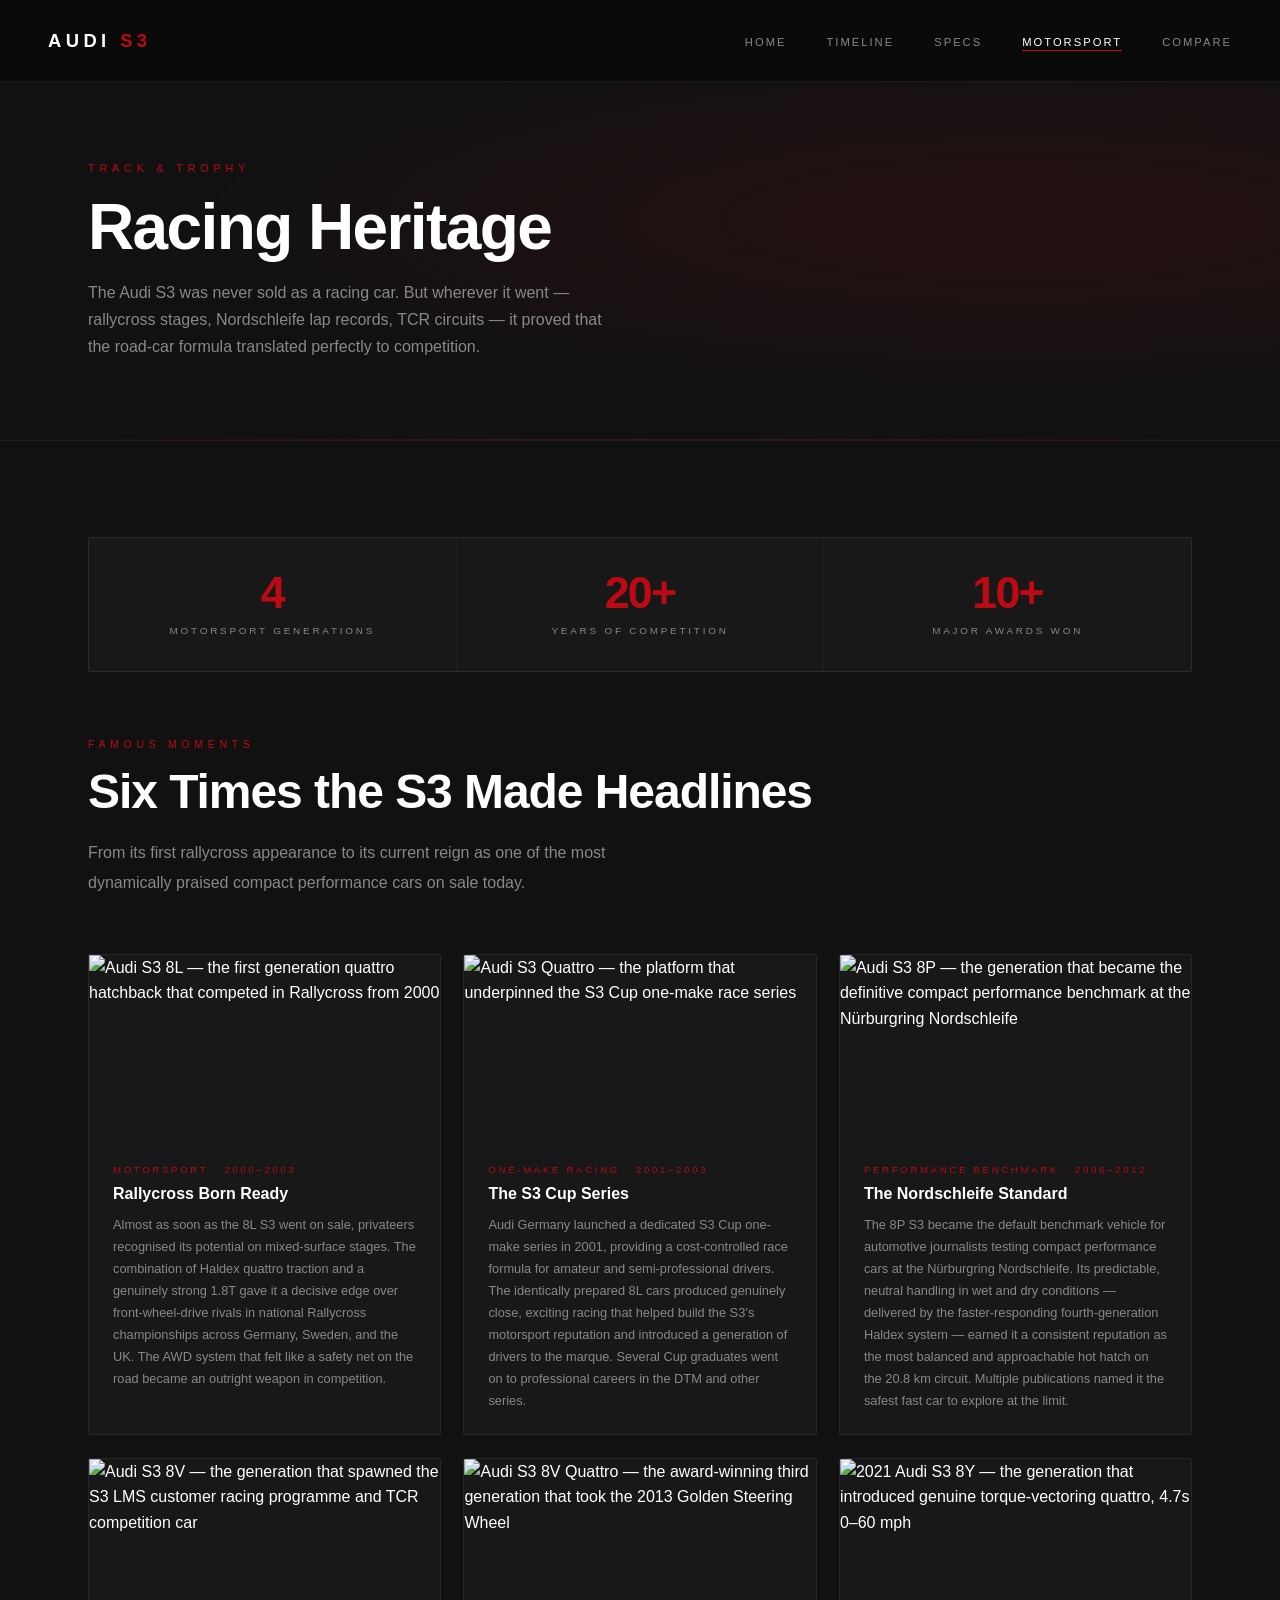
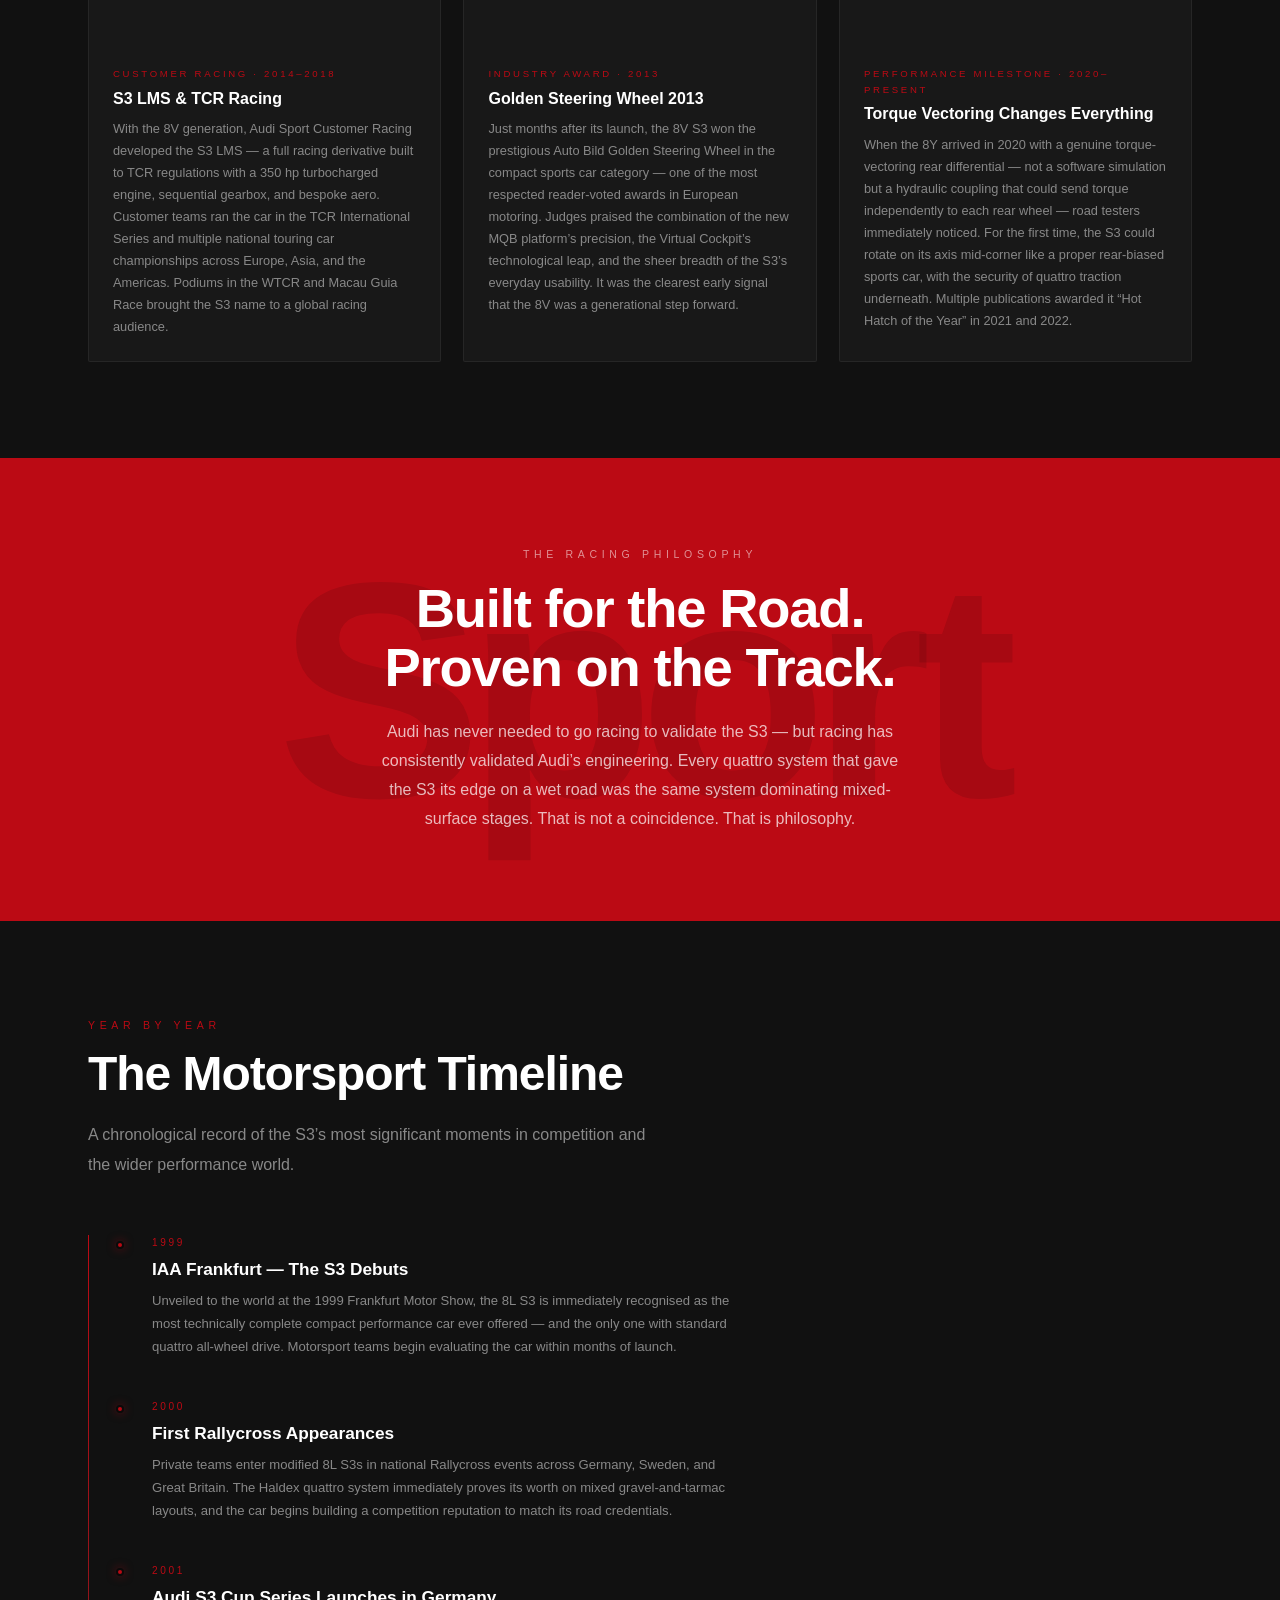
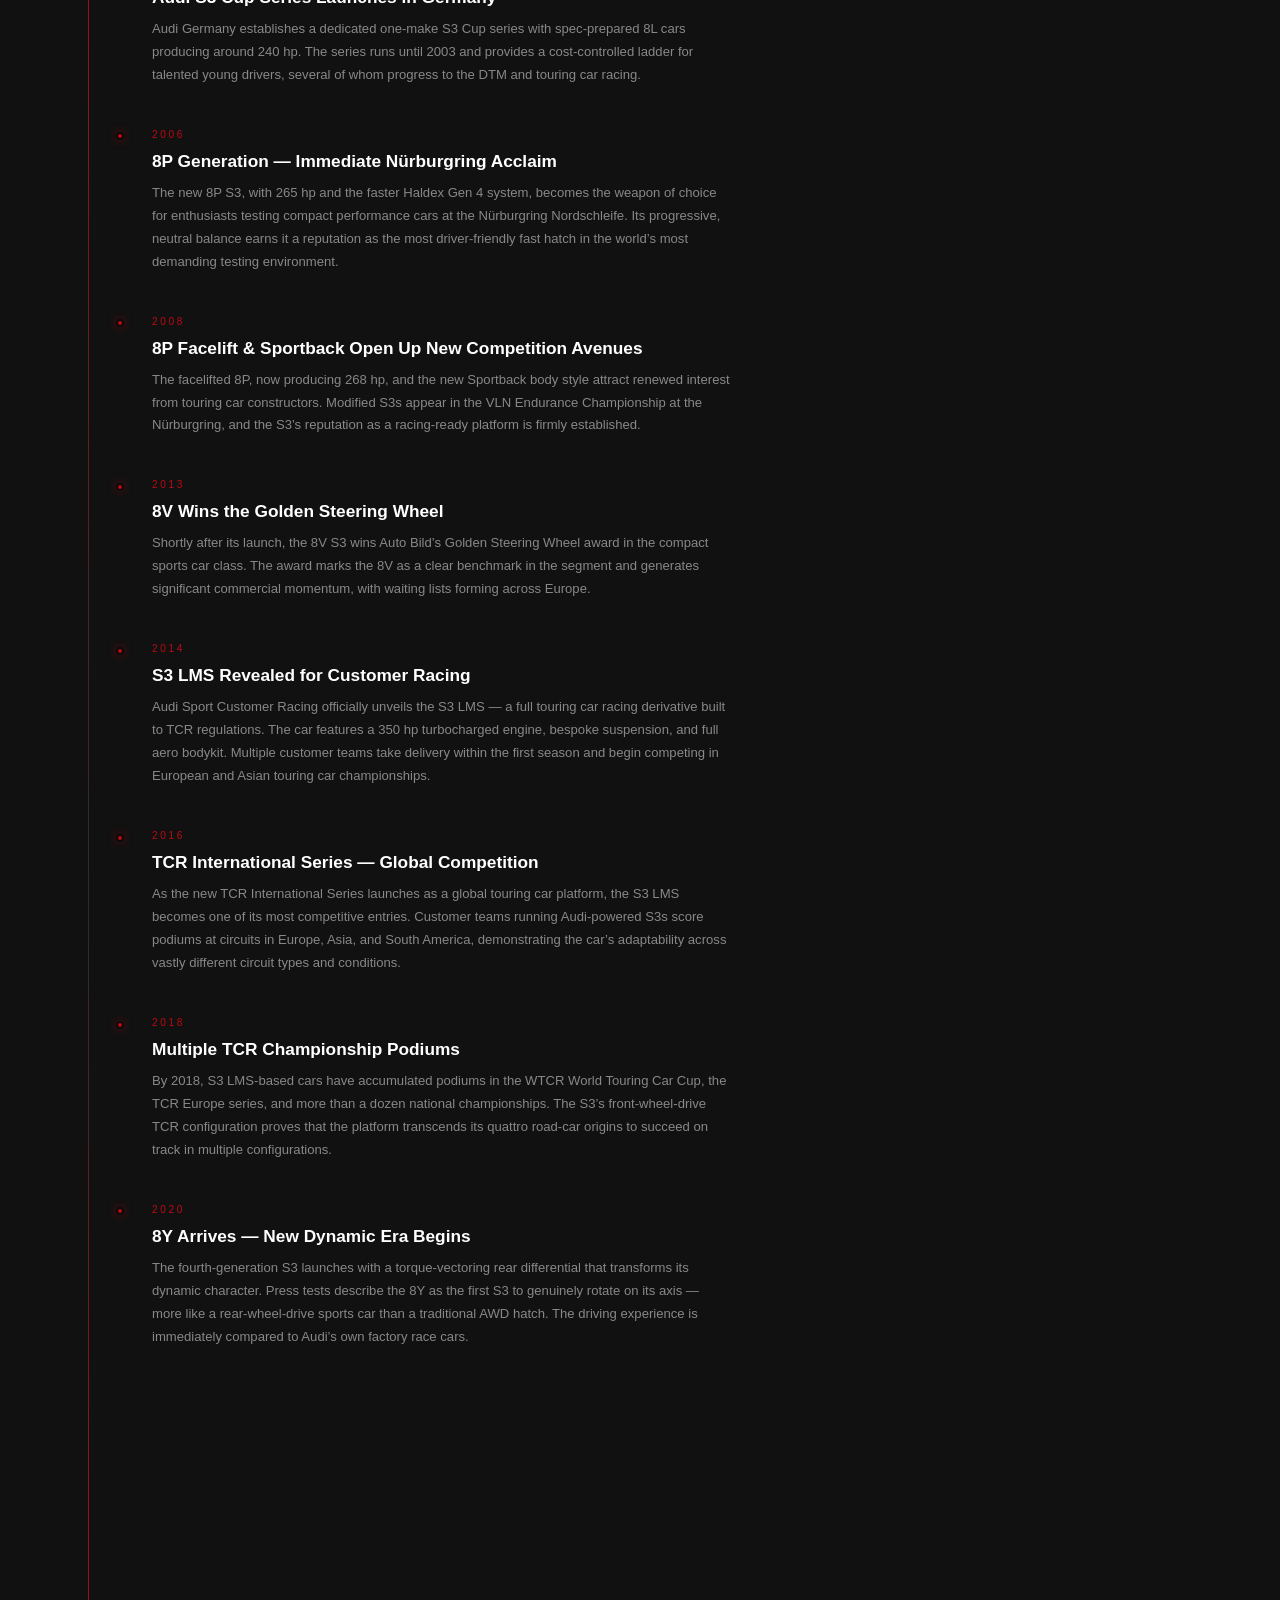
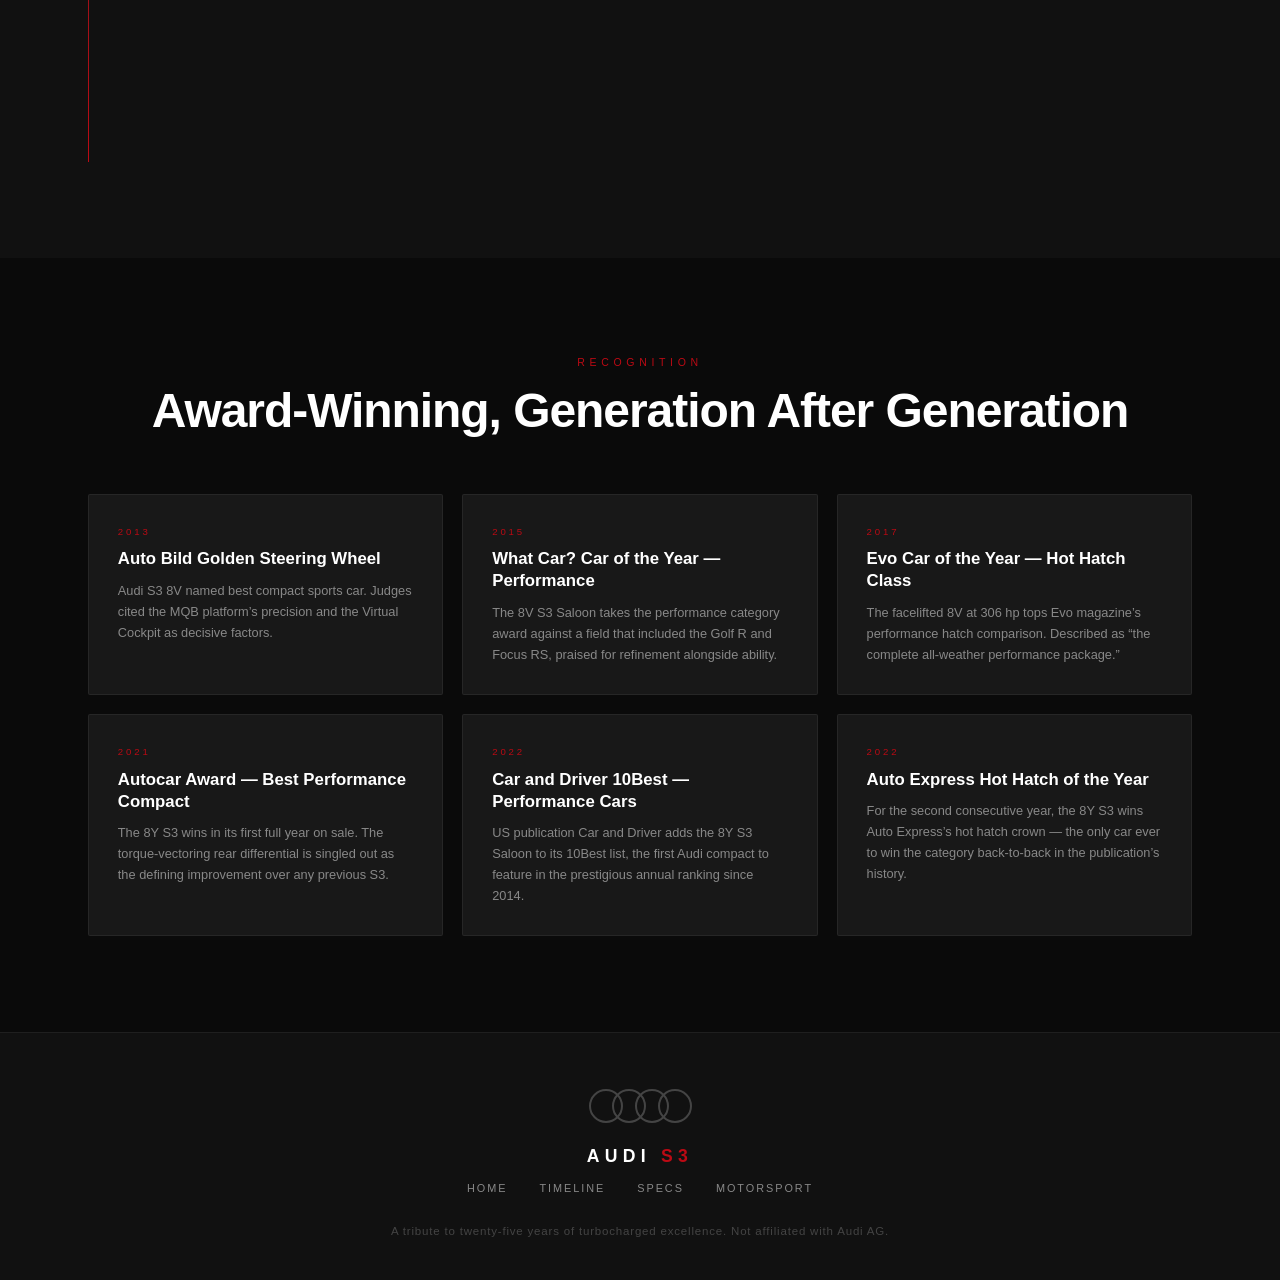
==== motorsport.html @ 325605f8 "Initial upload" ====
<!DOCTYPE html>
<html lang="en">
<head>
  <meta charset="UTF-8" />
  <meta name="viewport" content="width=device-width, initial-scale=1.0" />
  <title>Motorsport — Audi S3 History</title>
  <meta name="description" content="The Audi S3's full motorsport and racing heritage — from Rallycross to TCR customer racing, famous moments, and the awards that cemented its legend." />
  <link rel="stylesheet" href="style.css" />
</head>
<body>

  <div class="scroll-bar"></div>

  <nav class="nav" id="nav">
    <a href="index.html" class="nav-logo">Audi <span>S3</span></a>
    <ul class="nav-links">
      <li><a href="index.html">Home</a></li>
      <li><a href="timeline.html">Timeline</a></li>
      <li><a href="specs.html">Specs</a></li>
      <li><a href="motorsport.html">Motorsport</a></li>
      <li><a href="compare.html">Compare</a></li>
    </ul>
    <button class="nav-burger" id="burger" aria-label="Open navigation menu">
      <span></span><span></span><span></span>
    </button>
  </nav>

  <div class="mobile-nav" id="mobileNav" role="dialog" aria-label="Navigation menu">
    <a href="index.html">Home</a>
    <a href="timeline.html">Timeline</a>
    <a href="specs.html">Specs</a>
    <a href="motorsport.html">Motorsport</a>
    <a href="compare.html">Compare</a>
  </div>

  <main>

    <!-- ══════════════════════════════════════════
         PAGE HERO
    ══════════════════════════════════════════ -->
    <header class="page-hero">
      <div class="page-hero-bg"></div>
      <div class="page-hero-content">
        <p class="page-hero-eyebrow">Track &amp; Trophy</p>
        <h1 class="page-hero-title">Racing Heritage</h1>
        <p class="page-hero-sub">
          The Audi S3 was never sold as a racing car. But wherever it went &mdash;
          rallycross stages, Nordschleife lap records, TCR circuits &mdash; it proved
          that the road-car formula translated perfectly to competition.
        </p>
      </div>
    </header>


    <!-- ══════════════════════════════════════════
         INTRO CALLOUT ROW
    ══════════════════════════════════════════ -->
    <section class="section section--dark">
      <div class="container">
        <div style="display:grid; grid-template-columns:repeat(3,1fr); gap:1px; background:var(--border); border:1px solid var(--border); border-radius:2px; overflow:hidden; margin-bottom:4rem;">
          <div style="background:var(--dark-2); padding:2rem 1.8rem; text-align:center;">
            <p style="font-size:2.8rem;font-weight:900;color:var(--red);line-height:1;letter-spacing:-0.04em;">4</p>
            <p style="font-size:0.62rem;letter-spacing:0.28em;text-transform:uppercase;color:var(--grey);margin-top:0.5rem;">Motorsport Generations</p>
          </div>
          <div style="background:var(--dark-2); padding:2rem 1.8rem; text-align:center;">
            <p style="font-size:2.8rem;font-weight:900;color:var(--red);line-height:1;letter-spacing:-0.04em;">20+</p>
            <p style="font-size:0.62rem;letter-spacing:0.28em;text-transform:uppercase;color:var(--grey);margin-top:0.5rem;">Years of Competition</p>
          </div>
          <div style="background:var(--dark-2); padding:2rem 1.8rem; text-align:center;">
            <p style="font-size:2.8rem;font-weight:900;color:var(--red);line-height:1;letter-spacing:-0.04em;">10+</p>
            <p style="font-size:0.62rem;letter-spacing:0.28em;text-transform:uppercase;color:var(--grey);margin-top:0.5rem;">Major Awards Won</p>
          </div>
        </div>

        <div class="section-header">
          <p class="section-label">Famous Moments</p>
          <h2 class="section-title">Six Times the S3 Made Headlines</h2>
          <p class="section-desc">
            From its first rallycross appearance to its current reign as one of the
            most dynamically praised compact performance cars on sale today.
          </p>
        </div>

        <!-- ── MOMENT CARDS ── -->
        <div class="moments-grid">

          <article class="moment-card">
            <div class="moment-card-img">
              <img src="https://upload.wikimedia.org/wikipedia/commons/5/52/2000_Audi_S3_%288L%29_quattro_3-door_hatchback_%282015-05-29%29_01.jpg"
                alt="Audi S3 8L — the first generation quattro hatchback that competed in Rallycross from 2000" />
            </div>
            <div class="moment-card-body">
              <p class="moment-tag">Motorsport &middot; 2000&ndash;2003</p>
              <h3 class="moment-title">Rallycross Born Ready</h3>
              <p class="moment-desc">
                Almost as soon as the 8L S3 went on sale, privateers recognised its
                potential on mixed-surface stages. The combination of Haldex quattro
                traction and a genuinely strong 1.8T gave it a decisive edge over
                front-wheel-drive rivals in national Rallycross championships across
                Germany, Sweden, and the UK. The AWD system that felt like a safety net
                on the road became an outright weapon in competition.
              </p>
            </div>
          </article>

          <article class="moment-card">
            <div class="moment-card-img">
              <img src="https://upload.wikimedia.org/wikipedia/commons/7/7c/Audi_S3_Quattro_%288V%2C_2016%29_%2852566679365%29.jpg"
                alt="Audi S3 Quattro — the platform that underpinned the S3 Cup one-make race series" />
            </div>
            <div class="moment-card-body">
              <p class="moment-tag">One-Make Racing &middot; 2001&ndash;2003</p>
              <h3 class="moment-title">The S3 Cup Series</h3>
              <p class="moment-desc">
                Audi Germany launched a dedicated S3 Cup one-make series in 2001,
                providing a cost-controlled race formula for amateur and semi-professional
                drivers. The identically prepared 8L cars produced genuinely close,
                exciting racing that helped build the S3&rsquo;s motorsport reputation
                and introduced a generation of drivers to the marque. Several Cup
                graduates went on to professional careers in the DTM and other series.
              </p>
            </div>
          </article>

          <article class="moment-card">
            <div class="moment-card-img">
              <img src="https://upload.wikimedia.org/wikipedia/commons/e/ef/AudiS3_8P_front.jpg"
                alt="Audi S3 8P — the generation that became the definitive compact performance benchmark at the Nürburgring Nordschleife" />
            </div>
            <div class="moment-card-body">
              <p class="moment-tag">Performance Benchmark &middot; 2006&ndash;2012</p>
              <h3 class="moment-title">The Nordschleife Standard</h3>
              <p class="moment-desc">
                The 8P S3 became the default benchmark vehicle for automotive journalists
                testing compact performance cars at the Nürburgring Nordschleife. Its
                predictable, neutral handling in wet and dry conditions &mdash; delivered
                by the faster-responding fourth-generation Haldex system &mdash; earned it
                a consistent reputation as the most balanced and approachable hot hatch
                on the 20.8 km circuit. Multiple publications named it the safest fast
                car to explore at the limit.
              </p>
            </div>
          </article>

          <article class="moment-card">
            <div class="moment-card-img">
              <img src="https://upload.wikimedia.org/wikipedia/commons/3/3f/Audi_S3_Sportback_%288V%29_%E2%80%93_Frontansicht%2C_6._M%C3%A4rz_2016%2C_D%C3%BCsseldorf.jpg"
                alt="Audi S3 8V — the generation that spawned the S3 LMS customer racing programme and TCR competition car" />
            </div>
            <div class="moment-card-body">
              <p class="moment-tag">Customer Racing &middot; 2014&ndash;2018</p>
              <h3 class="moment-title">S3 LMS &amp; TCR Racing</h3>
              <p class="moment-desc">
                With the 8V generation, Audi Sport Customer Racing developed the
                S3 LMS &mdash; a full racing derivative built to TCR regulations with
                a 350 hp turbocharged engine, sequential gearbox, and bespoke aero.
                Customer teams ran the car in the TCR International Series and multiple
                national touring car championships across Europe, Asia, and the Americas.
                Podiums in the WTCR and Macau Guia Race brought the S3 name to a
                global racing audience.
              </p>
            </div>
          </article>

          <article class="moment-card">
            <div class="moment-card-img">
              <img src="https://upload.wikimedia.org/wikipedia/commons/7/7c/Audi_S3_Quattro_%288V%2C_2016%29_%2852566679365%29.jpg"
                alt="Audi S3 8V Quattro — the award-winning third generation that took the 2013 Golden Steering Wheel" />
            </div>
            <div class="moment-card-body">
              <p class="moment-tag">Industry Award &middot; 2013</p>
              <h3 class="moment-title">Golden Steering Wheel 2013</h3>
              <p class="moment-desc">
                Just months after its launch, the 8V S3 won the prestigious Auto Bild
                Golden Steering Wheel in the compact sports car category &mdash; one of
                the most respected reader-voted awards in European motoring. Judges
                praised the combination of the new MQB platform&rsquo;s precision, the
                Virtual Cockpit&rsquo;s technological leap, and the sheer breadth of
                the S3&rsquo;s everyday usability. It was the clearest early signal that
                the 8V was a generational step forward.
              </p>
            </div>
          </article>

          <article class="moment-card">
            <div class="moment-card-img">
              <img src="https://upload.wikimedia.org/wikipedia/commons/b/b3/2021_Audi_S3_TFSi_Quattro.jpg"
                alt="2021 Audi S3 8Y — the generation that introduced genuine torque-vectoring quattro, 4.7s 0–60 mph" />
            </div>
            <div class="moment-card-body">
              <p class="moment-tag">Performance Milestone &middot; 2020&ndash;Present</p>
              <h3 class="moment-title">Torque Vectoring Changes Everything</h3>
              <p class="moment-desc">
                When the 8Y arrived in 2020 with a genuine torque-vectoring rear
                differential &mdash; not a software simulation but a hydraulic coupling
                that could send torque independently to each rear wheel &mdash; road
                testers immediately noticed. For the first time, the S3 could rotate
                on its axis mid-corner like a proper rear-biased sports car, with the
                security of quattro traction underneath. Multiple publications awarded
                it &ldquo;Hot Hatch of the Year&rdquo; in 2021 and 2022.
              </p>
            </div>
          </article>

        </div><!-- /.moments-grid -->
      </div>
    </section>


    <!-- ══════════════════════════════════════════
         RED BANNER
    ══════════════════════════════════════════ -->
    <div class="banner-red" data-word="Sport">
      <div class="container banner-inner">
        <p class="banner-eyebrow">The Racing Philosophy</p>
        <h2 class="banner-title">Built for the Road.<br>Proven on the Track.</h2>
        <p class="banner-text">
          Audi has never needed to go racing to validate the S3 &mdash; but racing
          has consistently validated Audi&rsquo;s engineering. Every quattro system
          that gave the S3 its edge on a wet road was the same system dominating
          mixed-surface stages. That is not a coincidence. That is philosophy.
        </p>
      </div>
    </div>


    <!-- ══════════════════════════════════════════
         RACING TIMELINE
    ══════════════════════════════════════════ -->
    <section class="section section--dark">
      <div class="container">
        <div class="section-header">
          <p class="section-label">Year by Year</p>
          <h2 class="section-title">The Motorsport Timeline</h2>
          <p class="section-desc">
            A chronological record of the S3&rsquo;s most significant moments in
            competition and the wider performance world.
          </p>
        </div>

        <div class="race-timeline">

          <div class="race-event">
            <p class="race-year">1999</p>
            <h3 class="race-title">IAA Frankfurt &mdash; The S3 Debuts</h3>
            <p class="race-desc">
              Unveiled to the world at the 1999 Frankfurt Motor Show, the 8L S3 is
              immediately recognised as the most technically complete compact performance
              car ever offered &mdash; and the only one with standard quattro all-wheel
              drive. Motorsport teams begin evaluating the car within months of launch.
            </p>
          </div>

          <div class="race-event">
            <p class="race-year">2000</p>
            <h3 class="race-title">First Rallycross Appearances</h3>
            <p class="race-desc">
              Private teams enter modified 8L S3s in national Rallycross events across
              Germany, Sweden, and Great Britain. The Haldex quattro system immediately
              proves its worth on mixed gravel-and-tarmac layouts, and the car begins
              building a competition reputation to match its road credentials.
            </p>
          </div>

          <div class="race-event">
            <p class="race-year">2001</p>
            <h3 class="race-title">Audi S3 Cup Series Launches in Germany</h3>
            <p class="race-desc">
              Audi Germany establishes a dedicated one-make S3 Cup series with
              spec-prepared 8L cars producing around 240 hp. The series runs until
              2003 and provides a cost-controlled ladder for talented young drivers,
              several of whom progress to the DTM and touring car racing.
            </p>
          </div>

          <div class="race-event">
            <p class="race-year">2006</p>
            <h3 class="race-title">8P Generation &mdash; Immediate Nürburgring Acclaim</h3>
            <p class="race-desc">
              The new 8P S3, with 265 hp and the faster Haldex Gen 4 system, becomes
              the weapon of choice for enthusiasts testing compact performance cars at
              the Nürburgring Nordschleife. Its progressive, neutral balance earns it
              a reputation as the most driver-friendly fast hatch in the world&rsquo;s
              most demanding testing environment.
            </p>
          </div>

          <div class="race-event">
            <p class="race-year">2008</p>
            <h3 class="race-title">8P Facelift &amp; Sportback Open Up New Competition Avenues</h3>
            <p class="race-desc">
              The facelifted 8P, now producing 268 hp, and the new Sportback body style
              attract renewed interest from touring car constructors. Modified S3s appear
              in the VLN Endurance Championship at the Nürburgring, and the S3&rsquo;s
              reputation as a racing-ready platform is firmly established.
            </p>
          </div>

          <div class="race-event">
            <p class="race-year">2013</p>
            <h3 class="race-title">8V Wins the Golden Steering Wheel</h3>
            <p class="race-desc">
              Shortly after its launch, the 8V S3 wins Auto Bild&rsquo;s Golden Steering
              Wheel award in the compact sports car class. The award marks the 8V as a
              clear benchmark in the segment and generates significant commercial momentum,
              with waiting lists forming across Europe.
            </p>
          </div>

          <div class="race-event">
            <p class="race-year">2014</p>
            <h3 class="race-title">S3 LMS Revealed for Customer Racing</h3>
            <p class="race-desc">
              Audi Sport Customer Racing officially unveils the S3 LMS &mdash; a
              full touring car racing derivative built to TCR regulations. The car
              features a 350 hp turbocharged engine, bespoke suspension, and full
              aero bodykit. Multiple customer teams take delivery within the first
              season and begin competing in European and Asian touring car championships.
            </p>
          </div>

          <div class="race-event">
            <p class="race-year">2016</p>
            <h3 class="race-title">TCR International Series &mdash; Global Competition</h3>
            <p class="race-desc">
              As the new TCR International Series launches as a global touring car
              platform, the S3 LMS becomes one of its most competitive entries.
              Customer teams running Audi-powered S3s score podiums at circuits in
              Europe, Asia, and South America, demonstrating the car&rsquo;s
              adaptability across vastly different circuit types and conditions.
            </p>
          </div>

          <div class="race-event">
            <p class="race-year">2018</p>
            <h3 class="race-title">Multiple TCR Championship Podiums</h3>
            <p class="race-desc">
              By 2018, S3 LMS-based cars have accumulated podiums in the WTCR World
              Touring Car Cup, the TCR Europe series, and more than a dozen national
              championships. The S3&rsquo;s front-wheel-drive TCR configuration proves
              that the platform transcends its quattro road-car origins to succeed on
              track in multiple configurations.
            </p>
          </div>

          <div class="race-event">
            <p class="race-year">2020</p>
            <h3 class="race-title">8Y Arrives &mdash; New Dynamic Era Begins</h3>
            <p class="race-desc">
              The fourth-generation S3 launches with a torque-vectoring rear
              differential that transforms its dynamic character. Press tests describe
              the 8Y as the first S3 to genuinely rotate on its axis &mdash; more like
              a rear-wheel-drive sports car than a traditional AWD hatch. The driving
              experience is immediately compared to Audi&rsquo;s own factory race cars.
            </p>
          </div>

          <div class="race-event">
            <p class="race-year">2021&ndash;2022</p>
            <h3 class="race-title">Hot Hatch of the Year &mdash; Multiple Awards</h3>
            <p class="race-desc">
              The 8Y S3 accumulates awards from Autocar, Evo, Auto Express, and
              Car and Driver across 2021 and 2022, cementing its status as the class
              benchmark. The combination of 306 hp, genuine torque vectoring, the
              Digital Cockpit Pro interface, and Audi&rsquo;s renowned build quality
              proves an unbeatable formula in journalist assessments and reader votes alike.
            </p>
          </div>

          <div class="race-event">
            <p class="race-year">2023&ndash;Present</p>
            <h3 class="race-title">The Legacy Continues</h3>
            <p class="race-desc">
              The 8Y S3 continues to evolve with software updates and special editions,
              while the S3 LMS remains active in customer racing programmes worldwide.
              A quarter-century after the original 8L shocked the compact car world
              with its AWD capability, the S3 name remains synonymous with the perfect
              balance of technology, performance, and everyday usability.
            </p>
          </div>

        </div><!-- /.race-timeline -->
      </div>
    </section>


    <!-- ══════════════════════════════════════════
         AWARDS STRIP
    ══════════════════════════════════════════ -->
    <section class="section">
      <div class="container">
        <div class="section-header section-header--center">
          <p class="section-label">Recognition</p>
          <h2 class="section-title">Award-Winning, Generation After Generation</h2>
        </div>

        <div style="display:grid; grid-template-columns:repeat(3,1fr); gap:1.2rem;">

          <div style="background:var(--dark-2); border:1px solid var(--border); border-radius:2px; padding:1.8rem; display:flex; flex-direction:column; gap:0.6rem; transition:border-color var(--ease);" onmouseenter="this.style.borderColor='var(--red-border)'" onmouseleave="this.style.borderColor='var(--border)'">
            <p style="font-size:0.6rem;letter-spacing:0.3em;text-transform:uppercase;color:var(--red);">2013</p>
            <p style="font-size:1.05rem;font-weight:700;line-height:1.3;">Auto Bild Golden Steering Wheel</p>
            <p style="font-size:0.8rem;color:var(--grey);line-height:1.65;">Audi S3 8V named best compact sports car. Judges cited the MQB platform&rsquo;s precision and the Virtual Cockpit as decisive factors.</p>
          </div>

          <div style="background:var(--dark-2); border:1px solid var(--border); border-radius:2px; padding:1.8rem; display:flex; flex-direction:column; gap:0.6rem; transition:border-color var(--ease);" onmouseenter="this.style.borderColor='var(--red-border)'" onmouseleave="this.style.borderColor='var(--border)'">
            <p style="font-size:0.6rem;letter-spacing:0.3em;text-transform:uppercase;color:var(--red);">2015</p>
            <p style="font-size:1.05rem;font-weight:700;line-height:1.3;">What Car? Car of the Year &mdash; Performance</p>
            <p style="font-size:0.8rem;color:var(--grey);line-height:1.65;">The 8V S3 Saloon takes the performance category award against a field that included the Golf R and Focus RS, praised for refinement alongside ability.</p>
          </div>

          <div style="background:var(--dark-2); border:1px solid var(--border); border-radius:2px; padding:1.8rem; display:flex; flex-direction:column; gap:0.6rem; transition:border-color var(--ease);" onmouseenter="this.style.borderColor='var(--red-border)'" onmouseleave="this.style.borderColor='var(--border)'">
            <p style="font-size:0.6rem;letter-spacing:0.3em;text-transform:uppercase;color:var(--red);">2017</p>
            <p style="font-size:1.05rem;font-weight:700;line-height:1.3;">Evo Car of the Year &mdash; Hot Hatch Class</p>
            <p style="font-size:0.8rem;color:var(--grey);line-height:1.65;">The facelifted 8V at 306 hp tops Evo magazine&rsquo;s performance hatch comparison. Described as &ldquo;the complete all-weather performance package.&rdquo;</p>
          </div>

          <div style="background:var(--dark-2); border:1px solid var(--border); border-radius:2px; padding:1.8rem; display:flex; flex-direction:column; gap:0.6rem; transition:border-color var(--ease);" onmouseenter="this.style.borderColor='var(--red-border)'" onmouseleave="this.style.borderColor='var(--border)'">
            <p style="font-size:0.6rem;letter-spacing:0.3em;text-transform:uppercase;color:var(--red);">2021</p>
            <p style="font-size:1.05rem;font-weight:700;line-height:1.3;">Autocar Award &mdash; Best Performance Compact</p>
            <p style="font-size:0.8rem;color:var(--grey);line-height:1.65;">The 8Y S3 wins in its first full year on sale. The torque-vectoring rear differential is singled out as the defining improvement over any previous S3.</p>
          </div>

          <div style="background:var(--dark-2); border:1px solid var(--border); border-radius:2px; padding:1.8rem; display:flex; flex-direction:column; gap:0.6rem; transition:border-color var(--ease);" onmouseenter="this.style.borderColor='var(--red-border)'" onmouseleave="this.style.borderColor='var(--border)'">
            <p style="font-size:0.6rem;letter-spacing:0.3em;text-transform:uppercase;color:var(--red);">2022</p>
            <p style="font-size:1.05rem;font-weight:700;line-height:1.3;">Car and Driver 10Best &mdash; Performance Cars</p>
            <p style="font-size:0.8rem;color:var(--grey);line-height:1.65;">US publication Car and Driver adds the 8Y S3 Saloon to its 10Best list, the first Audi compact to feature in the prestigious annual ranking since 2014.</p>
          </div>

          <div style="background:var(--dark-2); border:1px solid var(--border); border-radius:2px; padding:1.8rem; display:flex; flex-direction:column; gap:0.6rem; transition:border-color var(--ease);" onmouseenter="this.style.borderColor='var(--red-border)'" onmouseleave="this.style.borderColor='var(--border)'">
            <p style="font-size:0.6rem;letter-spacing:0.3em;text-transform:uppercase;color:var(--red);">2022</p>
            <p style="font-size:1.05rem;font-weight:700;line-height:1.3;">Auto Express Hot Hatch of the Year</p>
            <p style="font-size:0.8rem;color:var(--grey);line-height:1.65;">For the second consecutive year, the 8Y S3 wins Auto Express&rsquo;s hot hatch crown &mdash; the only car ever to win the category back-to-back in the publication&rsquo;s history.</p>
          </div>

        </div>
      </div>
    </section>

  </main>


  <footer>
    <div class="container">
      <div class="rings" aria-label="Audi four-ring logo">
        <div class="ring"></div>
        <div class="ring"></div>
        <div class="ring"></div>
        <div class="ring"></div>
      </div>
      <p class="footer-logo">Audi <span>S3</span></p>
      <nav class="footer-nav" aria-label="Footer navigation">
        <a href="index.html">Home</a>
        <a href="timeline.html">Timeline</a>
        <a href="specs.html">Specs</a>
        <a href="motorsport.html">Motorsport</a>
      </nav>
      <p class="footer-copy">A tribute to twenty-five years of turbocharged excellence. Not affiliated with Audi AG.</p>
    </div>
  </footer>

  <script src="script.js"></script>
</body>
</html>
---- style.css ----
/* ============================================================
   AUDI S3 HISTORY — SHARED STYLESHEET
   ============================================================ */

/* Reset & Base
   ---------------------------------------------------------- */
*, *::before, *::after { margin: 0; padding: 0; box-sizing: border-box; }

:root {
  --black:      #0a0a0a;
  --dark-1:     #111111;
  --dark-2:     #181818;
  --dark-3:     #222222;
  --dark-4:     #2c2c2c;
  --white:      #ffffff;
  --off-white:  #e8e8e8;
  --grey-lt:    #cccccc;
  --grey:       #888888;
  --grey-dk:    #444444;
  --red:        #bb0a14;
  --red-hi:     #d4131f;
  --red-lo:     rgba(187,10,20,0.12);
  --red-border: rgba(187,10,20,0.35);
  --border:     rgba(255,255,255,0.06);
  --ease:       0.3s ease;
}

html { scroll-behavior: smooth; }

body {
  background: var(--black);
  color: var(--white);
  font-family: 'Helvetica Neue', Helvetica, Arial, sans-serif;
  line-height: 1.6;
  overflow-x: hidden;
  -webkit-font-smoothing: antialiased;
}

a    { color: inherit; text-decoration: none; }
ul   { list-style: none; }
img  { display: block; max-width: 100%; }
button { cursor: pointer; border: none; background: none; font-family: inherit; }

/* Scroll Progress Bar
   ---------------------------------------------------------- */
.scroll-bar {
  position: fixed;
  top: 0; left: 0;
  height: 2px;
  width: 0%;
  background: var(--red);
  z-index: 9999;
  transition: width 0.08s linear;
  pointer-events: none;
}

/* Navigation
   ---------------------------------------------------------- */
.nav {
  position: fixed;
  top: 0; left: 0; right: 0;
  z-index: 1000;
  display: flex;
  align-items: center;
  justify-content: space-between;
  padding: 1.6rem 3rem;
  background: rgba(10,10,10,0.88);
  backdrop-filter: blur(14px);
  -webkit-backdrop-filter: blur(14px);
  border-bottom: 1px solid var(--border);
  transition: padding var(--ease), background var(--ease);
}

.nav.scrolled {
  padding: 1rem 3rem;
  background: rgba(10,10,10,0.97);
}

.nav-logo {
  font-size: 1.15rem;
  font-weight: 700;
  letter-spacing: 0.24em;
  text-transform: uppercase;
}
.nav-logo span { color: var(--red); }

.nav-links {
  display: flex;
  align-items: center;
  gap: 2.5rem;
}

.nav-links a {
  font-size: 0.7rem;
  font-weight: 500;
  letter-spacing: 0.18em;
  text-transform: uppercase;
  color: var(--grey);
  position: relative;
  padding-bottom: 3px;
  transition: color var(--ease);
}
.nav-links a::after {
  content: '';
  position: absolute;
  bottom: 0; left: 0;
  width: 0; height: 1px;
  background: var(--red);
  transition: width var(--ease);
}
.nav-links a:hover,
.nav-links a.active { color: var(--white); }
.nav-links a:hover::after,
.nav-links a.active::after { width: 100%; }

/* Hamburger
   ---------------------------------------------------------- */
.nav-burger {
  display: none;
  flex-direction: column;
  gap: 5px;
  padding: 6px;
}
.nav-burger span {
  display: block;
  width: 22px; height: 2px;
  background: var(--white);
  transition: transform var(--ease), opacity var(--ease);
}
.nav-burger.open span:nth-child(1) { transform: translateY(7px) rotate(45deg); }
.nav-burger.open span:nth-child(2) { opacity: 0; }
.nav-burger.open span:nth-child(3) { transform: translateY(-7px) rotate(-45deg); }

/* Mobile Nav
   ---------------------------------------------------------- */
.mobile-nav {
  display: none;
  position: fixed;
  inset: 0;
  z-index: 998;
  background: rgba(10,10,10,0.98);
  flex-direction: column;
  align-items: center;
  justify-content: center;
  gap: 2rem;
}
.mobile-nav.open { display: flex; }
.mobile-nav a {
  font-size: 1.5rem;
  font-weight: 700;
  letter-spacing: 0.22em;
  text-transform: uppercase;
  color: var(--grey-lt);
  transition: color var(--ease);
}
.mobile-nav a:hover,
.mobile-nav a.active { color: var(--red); }

/* Full-Viewport Hero (index only)
   ---------------------------------------------------------- */
.hero {
  min-height: 100svh;
  display: flex;
  flex-direction: column;
  justify-content: flex-end;
  position: relative;
  overflow: hidden;
  padding-bottom: 7rem;
}

.hero-bg {
  position: absolute; inset: 0;
  background:
    linear-gradient(to bottom, rgba(10,10,10,0.15) 0%, rgba(10,10,10,0.88) 100%),
    radial-gradient(ellipse at 12% 55%, rgba(187,10,20,0.14) 0%, transparent 52%),
    linear-gradient(135deg, #141414 0%, #0a0a0a 100%);
}

.hero-img-wrap {
  position: absolute; inset: 0;
  overflow: hidden;
}

.hero-img-placeholder {
  width: 100%; height: 100%;
  background: linear-gradient(135deg, #1c1c1c 0%, #0d0d0d 100%);
  display: flex;
  align-items: center;
  justify-content: center;
}
.hero-img-placeholder::before {
  content: 'S3';
  font-size: clamp(14rem, 36vw, 32rem);
  font-weight: 900;
  color: rgba(255,255,255,0.022);
  letter-spacing: -0.06em;
  line-height: 1;
  user-select: none;
  pointer-events: none;
}

.hero-content {
  position: relative;
  z-index: 2;
  max-width: 1200px;
  margin: 0 auto;
  padding: 0 3rem;
  width: 100%;
}

.hero-eyebrow {
  font-size: 0.7rem;
  letter-spacing: 0.44em;
  text-transform: uppercase;
  color: var(--red);
  margin-bottom: 1.2rem;
  opacity: 0;
  transform: translateY(14px);
  animation: fadeUp 0.65s ease 0.4s forwards;
}

.hero-title {
  font-size: clamp(2.8rem, 8vw, 7rem);
  font-weight: 700;
  letter-spacing: -0.03em;
  line-height: 1.04;
  margin-bottom: 1.4rem;
  opacity: 0;
  transform: translateY(14px);
  animation: fadeUp 0.65s ease 0.55s forwards;
}
.hero-title em {
  font-style: normal;
  color: var(--red);
}

.hero-sub {
  font-size: clamp(0.9rem, 1.8vw, 1.15rem);
  color: var(--grey);
  max-width: 500px;
  font-weight: 300;
  letter-spacing: 0.02em;
  margin-bottom: 2.8rem;
  opacity: 0;
  transform: translateY(14px);
  animation: fadeUp 0.65s ease 0.7s forwards;
}

.hero-stats {
  display: flex;
  gap: 3rem;
  opacity: 0;
  transform: translateY(14px);
  animation: fadeUp 0.65s ease 0.85s forwards;
}
.stat { display: flex; flex-direction: column; }
.stat-val {
  font-size: 2.4rem;
  font-weight: 700;
  color: var(--red);
  line-height: 1;
}
.stat-lbl {
  font-size: 0.62rem;
  letter-spacing: 0.22em;
  text-transform: uppercase;
  color: var(--grey);
  margin-top: 0.4rem;
}

.hero-scroll {
  position: absolute;
  bottom: 2.5rem;
  left: 50%;
  transform: translateX(-50%);
  display: flex;
  flex-direction: column;
  align-items: center;
  gap: 8px;
  font-size: 0.6rem;
  letter-spacing: 0.32em;
  text-transform: uppercase;
  color: var(--grey);
  z-index: 2;
  opacity: 0;
  animation: fadeIn 0.6s ease 1.4s forwards;
}
.hero-scroll-line {
  width: 1px; height: 38px;
  background: linear-gradient(to bottom, var(--red), transparent);
  animation: linePulse 2.2s ease-in-out 2s infinite;
}

/* Sub-Page Hero
   ---------------------------------------------------------- */
.page-hero {
  padding: 10rem 0 5rem;
  position: relative;
  overflow: hidden;
  background: var(--dark-1);
  border-bottom: 1px solid var(--border);
}
.page-hero::after {
  content: '';
  position: absolute;
  bottom: 0; left: 0; right: 0;
  height: 1px;
  background: linear-gradient(to right, transparent, var(--red-border), transparent);
}
.page-hero-bg {
  position: absolute; inset: 0;
  background: radial-gradient(ellipse at 80% 50%, var(--red-lo) 0%, transparent 60%);
}
.page-hero-content {
  position: relative;
  z-index: 1;
  max-width: 1200px;
  margin: 0 auto;
  padding: 0 3rem;
}
.page-hero-eyebrow {
  font-size: 0.68rem;
  letter-spacing: 0.44em;
  text-transform: uppercase;
  color: var(--red);
  margin-bottom: 1rem;
}
.page-hero-title {
  font-size: clamp(2.2rem, 5vw, 4.5rem);
  font-weight: 700;
  letter-spacing: -0.025em;
  line-height: 1.08;
  margin-bottom: 1rem;
}
.page-hero-sub {
  font-size: 1rem;
  color: var(--grey);
  max-width: 540px;
  font-weight: 300;
  line-height: 1.7;
}

/* Sections & Layout
   ---------------------------------------------------------- */
.section { padding: 6rem 0; }
.section--dark    { background: var(--dark-1); }
.section--darker  { background: var(--dark-2); }

.container {
  max-width: 1200px;
  margin: 0 auto;
  padding: 0 3rem;
}

.section-label {
  font-size: 0.66rem;
  letter-spacing: 0.44em;
  text-transform: uppercase;
  color: var(--red);
  margin-bottom: 0.8rem;
}
.section-title {
  font-size: clamp(1.8rem, 4vw, 3rem);
  font-weight: 700;
  letter-spacing: -0.022em;
  line-height: 1.12;
  margin-bottom: 1.2rem;
}
.section-desc {
  font-size: 1rem;
  color: var(--grey);
  max-width: 580px;
  line-height: 1.85;
  font-weight: 300;
}
.section-header { margin-bottom: 3.5rem; }
.section-header--center { text-align: center; }
.section-header--center .section-desc { margin: 0 auto; }

.divider {
  height: 1px;
  background: linear-gradient(to right, transparent, var(--red-border), transparent);
  margin: 4rem 0;
}

/* Image Placeholders
   ---------------------------------------------------------- */
.img-placeholder {
  width: 100%; height: 100%;
  background: linear-gradient(145deg, var(--dark-3) 0%, var(--dark-2) 100%);
  display: flex;
  flex-direction: column;
  align-items: center;
  justify-content: center;
  gap: 0.6rem;
  padding: 1.5rem;
  text-align: center;
}
.img-placeholder-gen {
  font-size: 4rem;
  font-weight: 900;
  color: rgba(187,10,20,0.16);
  letter-spacing: 0.06em;
  line-height: 1;
}
.img-placeholder-label {
  font-size: 0.65rem;
  letter-spacing: 0.14em;
  color: var(--dark-4);
  line-height: 1.5;
  max-width: 180px;
}

/* Generation Cards (timeline.html)
   ---------------------------------------------------------- */
.gen-cards { display: grid; gap: 3rem; }

.gen-card {
  display: grid;
  grid-template-columns: 1fr 1fr;
  background: var(--dark-2);
  border: 1px solid var(--border);
  border-radius: 2px;
  overflow: hidden;
  opacity: 0;
  transform: translateY(36px);
  transition: opacity 0.55s ease, transform 0.55s ease, border-color var(--ease);
}
.gen-card.visible { opacity: 1; transform: translateY(0); }
.gen-card:hover   { border-color: var(--red-border); }

.gen-card--flip .gen-card-img  { order: 2; }
.gen-card--flip .gen-card-body { order: 1; }

.gen-card-img {
  position: relative;
  height: 440px;
  overflow: hidden;
}
.gen-card-img::after {
  content: '';
  position: absolute; inset: 0;
  background: linear-gradient(to right, transparent 55%, var(--dark-2) 100%);
  pointer-events: none;
}
.gen-card--flip .gen-card-img::after {
  background: linear-gradient(to left, transparent 55%, var(--dark-2) 100%);
}

.gen-card-body {
  padding: 3rem;
  display: flex;
  flex-direction: column;
  justify-content: center;
}

.gen-badge {
  display: inline-block;
  padding: 0.22rem 0.65rem;
  background: var(--red);
  color: var(--white);
  font-size: 0.6rem;
  font-weight: 700;
  letter-spacing: 0.22em;
  text-transform: uppercase;
  margin-bottom: 1.4rem;
  width: fit-content;
  border-radius: 1px;
}
.gen-years {
  font-size: 0.68rem;
  letter-spacing: 0.18em;
  text-transform: uppercase;
  color: var(--grey);
  margin-bottom: 0.35rem;
}
.gen-name {
  font-size: 2.2rem;
  font-weight: 700;
  letter-spacing: -0.02em;
  line-height: 1.08;
  margin-bottom: 0.3rem;
}
.gen-tagline {
  font-size: 0.88rem;
  color: var(--grey);
  font-style: italic;
  margin-bottom: 1.8rem;
}

.specs-grid {
  display: grid;
  grid-template-columns: repeat(2, 1fr);
  gap: 0.7rem;
  margin-bottom: 1.8rem;
}
.spec-block {
  background: var(--dark-3);
  padding: 0.85rem 1rem;
  border-left: 2px solid var(--red);
  border-radius: 1px;
}
.spec-block-label {
  font-size: 0.58rem;
  letter-spacing: 0.22em;
  text-transform: uppercase;
  color: var(--grey);
  margin-bottom: 0.22rem;
}
.spec-block-val {
  font-size: 0.95rem;
  font-weight: 700;
  color: var(--white);
}

.feat-list { display: flex; flex-direction: column; gap: 0.42rem; }
.feat-list li {
  font-size: 0.83rem;
  color: var(--grey-lt);
  display: flex;
  align-items: flex-start;
  gap: 0.7rem;
  line-height: 1.5;
}
.feat-list li::before {
  content: '';
  flex-shrink: 0;
  width: 3px; height: 3px;
  border-radius: 50%;
  background: var(--red);
  margin-top: 0.52em;
}

/* Sticky Timeline Nav (timeline.html)
   ---------------------------------------------------------- */
.timeline-nav {
  position: sticky;
  top: 62px;
  z-index: 100;
  background: rgba(10,10,10,0.92);
  backdrop-filter: blur(14px);
  -webkit-backdrop-filter: blur(14px);
  border-bottom: 1px solid var(--border);
  padding: 1.1rem 0;
  margin-bottom: 3rem;
}
.timeline-nav-inner {
  max-width: 1200px;
  margin: 0 auto;
  padding: 0 3rem;
  display: flex;
  position: relative;
}
.timeline-nav-inner::before {
  content: '';
  position: absolute;
  top: 50%;
  left: 3rem; right: 3rem;
  height: 1px;
  background: var(--dark-4);
  transform: translateY(-50%);
}
.t-node {
  display: flex;
  flex-direction: column;
  align-items: center;
  flex: 1;
  cursor: pointer;
  position: relative;
  gap: 0.4rem;
}
.t-node-dot {
  width: 11px; height: 11px;
  border-radius: 50%;
  border: 2px solid var(--grey-dk);
  background: var(--dark-3);
  z-index: 1;
  transition: border-color var(--ease), background var(--ease), box-shadow var(--ease);
}
.t-node.active .t-node-dot,
.t-node:hover .t-node-dot {
  border-color: var(--red);
  background: var(--red);
  box-shadow: 0 0 14px rgba(187,10,20,0.45);
}
.t-node-label {
  font-size: 0.6rem;
  letter-spacing: 0.14em;
  text-transform: uppercase;
  color: var(--grey);
  white-space: nowrap;
  transition: color var(--ease);
}
.t-node.active .t-node-label,
.t-node:hover .t-node-label { color: var(--white); }

/* Overview Cards (index.html)
   ---------------------------------------------------------- */
.overview-grid {
  display: grid;
  grid-template-columns: repeat(4, 1fr);
  gap: 1.2rem;
}
.overview-card {
  background: var(--dark-2);
  border: 1px solid var(--border);
  border-radius: 2px;
  overflow: hidden;
  display: flex;
  flex-direction: column;
  opacity: 0;
  transform: translateY(28px);
  transition: opacity 0.5s ease, transform 0.5s ease, border-color var(--ease);
}
.overview-card.visible  { opacity: 1; transform: translateY(0); }
.overview-card:hover    { border-color: var(--red-border); transform: translateY(-4px) !important; }

.overview-card-img {
  height: 200px;
  overflow: hidden;
  position: relative;
}
.overview-card-body {
  padding: 1.4rem 1.5rem;
  flex: 1;
  display: flex;
  flex-direction: column;
}
.overview-card-gen {
  font-size: 0.6rem;
  letter-spacing: 0.28em;
  text-transform: uppercase;
  color: var(--red);
  margin-bottom: 0.25rem;
}
.overview-card-name {
  font-size: 1.25rem;
  font-weight: 700;
  margin-bottom: 0.2rem;
}
.overview-card-years {
  font-size: 0.72rem;
  color: var(--grey);
  margin-bottom: 0.75rem;
}
.overview-card-tagline {
  font-size: 0.8rem;
  color: var(--grey-lt);
  line-height: 1.65;
  flex: 1;
  margin-bottom: 1.1rem;
}
.btn-link {
  display: inline-flex;
  align-items: center;
  gap: 0.45rem;
  font-size: 0.65rem;
  letter-spacing: 0.24em;
  text-transform: uppercase;
  color: var(--red);
  font-weight: 600;
  transition: gap var(--ease), color var(--ease);
}
.btn-link::after { content: '→'; transition: transform var(--ease); }
.btn-link:hover  { color: var(--red-hi); gap: 0.75rem; }

/* Moment Cards (motorsport.html)
   ---------------------------------------------------------- */
.moments-grid {
  display: grid;
  grid-template-columns: repeat(3, 1fr);
  gap: 1.4rem;
}
.moment-card {
  background: var(--dark-2);
  border: 1px solid var(--border);
  border-radius: 2px;
  overflow: hidden;
  opacity: 0;
  transform: translateY(28px);
  transition: opacity 0.55s ease, transform 0.55s ease, border-color var(--ease);
}
.moment-card.visible { opacity: 1; transform: translateY(0); }
.moment-card:hover   { border-color: var(--red-border); }

.moment-card-img {
  height: 185px;
  position: relative;
  overflow: hidden;
}
.moment-card-body { padding: 1.4rem 1.5rem; }
.moment-tag {
  font-size: 0.6rem;
  letter-spacing: 0.28em;
  text-transform: uppercase;
  color: var(--red);
  margin-bottom: 0.45rem;
}
.moment-title {
  font-size: 1rem;
  font-weight: 700;
  margin-bottom: 0.55rem;
  line-height: 1.3;
}
.moment-desc {
  font-size: 0.8rem;
  color: var(--grey);
  line-height: 1.72;
}

/* Comparison Table (specs.html)
   ---------------------------------------------------------- */
.table-wrap {
  overflow-x: auto;
  border-radius: 2px;
  border: 1px solid var(--border);
}
.spec-table {
  width: 100%;
  border-collapse: collapse;
  font-size: 0.875rem;
}
.spec-table thead th {
  padding: 1.1rem 1.4rem;
  text-align: left;
  font-size: 0.64rem;
  letter-spacing: 0.22em;
  text-transform: uppercase;
  color: var(--white);
  background: var(--dark-3);
  border-bottom: 2px solid var(--red);
  white-space: nowrap;
}
.spec-table thead th:first-child { color: var(--grey); }
.spec-table tbody td {
  padding: 0.95rem 1.4rem;
  border-bottom: 1px solid var(--border);
  color: var(--grey-lt);
}
.spec-table tbody td:first-child {
  font-weight: 600;
  color: var(--grey);
  background: var(--dark-3);
  font-size: 0.76rem;
  letter-spacing: 0.07em;
  text-transform: uppercase;
  white-space: nowrap;
}
.spec-table tbody tr:hover td { background: rgba(187,10,20,0.04); }
.spec-table tbody tr:hover td:first-child { background: var(--dark-3); }
.spec-table tbody tr:last-child td { border-bottom: none; }
.cell-hi { color: var(--red) !important; font-weight: 700; }

/* Spec Deep-Dive Cards (specs.html)
   ---------------------------------------------------------- */
.spec-deep-grid {
  display: grid;
  grid-template-columns: repeat(2, 1fr);
  gap: 1.4rem;
  margin-top: 3rem;
}
.spec-deep-card {
  background: var(--dark-2);
  border: 1px solid var(--border);
  border-radius: 2px;
  padding: 2rem;
  opacity: 0;
  transform: translateY(26px);
  transition: opacity 0.5s ease, transform 0.5s ease, border-color var(--ease);
}
.spec-deep-card.visible { opacity: 1; transform: translateY(0); }
.spec-deep-card:hover   { border-color: var(--red-border); }

.spec-deep-head {
  display: flex;
  align-items: flex-end;
  justify-content: space-between;
  margin-bottom: 1.4rem;
  padding-bottom: 1rem;
  border-bottom: 1px solid var(--border);
}
.spec-deep-gen {
  font-size: 0.6rem;
  letter-spacing: 0.3em;
  text-transform: uppercase;
  color: var(--red);
  margin-bottom: 0.2rem;
}
.spec-deep-name {
  font-size: 1.45rem;
  font-weight: 700;
}
.spec-deep-years {
  font-size: 0.72rem;
  color: var(--grey);
}
.spec-rows { display: flex; flex-direction: column; }
.spec-row {
  display: flex;
  justify-content: space-between;
  align-items: baseline;
  padding: 0.55rem 0;
  border-bottom: 1px solid rgba(255,255,255,0.03);
  font-size: 0.875rem;
}
.spec-row:last-child { border-bottom: none; }
.spec-row-key {
  color: var(--grey);
  font-size: 0.76rem;
  letter-spacing: 0.04em;
}
.spec-row-val { color: var(--white); font-weight: 600; text-align: right; }

/* Red Banner
   ---------------------------------------------------------- */
.banner-red {
  background: var(--red);
  padding: 5.5rem 0;
  text-align: center;
  position: relative;
  overflow: hidden;
}
.banner-red::before {
  content: attr(data-word);
  position: absolute;
  font-size: clamp(8rem, 24vw, 22rem);
  font-weight: 900;
  color: rgba(0,0,0,0.11);
  left: 50%; top: 50%;
  transform: translate(-50%, -50%);
  letter-spacing: -0.05em;
  line-height: 1;
  white-space: nowrap;
  pointer-events: none;
  user-select: none;
}
.banner-inner { position: relative; z-index: 1; }
.banner-eyebrow {
  font-size: 0.66rem;
  letter-spacing: 0.44em;
  text-transform: uppercase;
  color: rgba(255,255,255,0.55);
  margin-bottom: 1.1rem;
}
.banner-title {
  font-size: clamp(1.8rem, 4.5vw, 3.4rem);
  font-weight: 700;
  color: var(--white);
  letter-spacing: -0.022em;
  margin-bottom: 1.2rem;
  line-height: 1.08;
}
.banner-text {
  font-size: 1rem;
  color: rgba(255,255,255,0.72);
  max-width: 540px;
  margin: 0 auto;
  line-height: 1.82;
  font-weight: 300;
}

/* CTA Cards (index.html)
   ---------------------------------------------------------- */
.cta-grid {
  display: grid;
  grid-template-columns: repeat(3, 1fr);
  gap: 1.2rem;
}
.cta-card {
  background: var(--dark-2);
  border: 1px solid var(--border);
  border-radius: 2px;
  padding: 2rem;
  display: flex;
  flex-direction: column;
  gap: 0.8rem;
  opacity: 0;
  transform: translateY(24px);
  transition: opacity 0.5s ease, transform 0.5s ease, border-color var(--ease);
}
.cta-card.visible { opacity: 1; transform: translateY(0); }
.cta-card:hover   { border-color: var(--red-border); transform: translateY(-3px) !important; }

.cta-num {
  font-size: 2.5rem;
  font-weight: 900;
  color: rgba(187,10,20,0.18);
  line-height: 1;
  letter-spacing: -0.04em;
}
.cta-label {
  font-size: 0.6rem;
  letter-spacing: 0.3em;
  text-transform: uppercase;
  color: var(--red);
}
.cta-title {
  font-size: 1.2rem;
  font-weight: 700;
  line-height: 1.2;
}
.cta-desc {
  font-size: 0.82rem;
  color: var(--grey);
  line-height: 1.68;
  flex: 1;
}

/* Racing Timeline (motorsport.html)
   ---------------------------------------------------------- */
.race-timeline {
  display: flex;
  flex-direction: column;
  position: relative;
  padding-left: 2rem;
}
.race-timeline::before {
  content: '';
  position: absolute;
  left: 0; top: 0; bottom: 0;
  width: 1px;
  background: linear-gradient(to bottom, var(--red), var(--dark-4) 60%, var(--red));
}
.race-event {
  position: relative;
  padding: 0 0 2.5rem 2rem;
  opacity: 0;
  transform: translateX(-18px);
  transition: opacity 0.5s ease, transform 0.5s ease;
}
.race-event.visible { opacity: 1; transform: translateX(0); }
.race-event::before {
  content: '';
  position: absolute;
  left: -4px; top: 0.35rem;
  width: 8px; height: 8px;
  border-radius: 50%;
  background: var(--red);
  border: 2px solid var(--black);
  box-shadow: 0 0 10px rgba(187,10,20,0.5);
}
.race-year {
  font-size: 0.63rem;
  letter-spacing: 0.26em;
  text-transform: uppercase;
  color: var(--red);
  margin-bottom: 0.3rem;
}
.race-title {
  font-size: 1.08rem;
  font-weight: 700;
  margin-bottom: 0.4rem;
}
.race-desc {
  font-size: 0.82rem;
  color: var(--grey);
  max-width: 580px;
  line-height: 1.75;
}

/* Intro Text Block (index.html)
   ---------------------------------------------------------- */
.intro-block {
  display: grid;
  grid-template-columns: 1fr 1fr;
  gap: 4rem;
  align-items: center;
}
.intro-text p {
  font-size: 1rem;
  color: var(--grey-lt);
  line-height: 1.85;
  font-weight: 300;
}
.intro-text p + p { margin-top: 1rem; }
.intro-accent {
  display: flex;
  flex-direction: column;
  gap: 1.5rem;
}
.intro-quote {
  font-size: clamp(1.4rem, 2.5vw, 2rem);
  font-weight: 700;
  line-height: 1.3;
  letter-spacing: -0.01em;
  border-left: 3px solid var(--red);
  padding-left: 1.5rem;
}
.intro-quote em { font-style: normal; color: var(--red); }

/* Audi Rings
   ---------------------------------------------------------- */
.rings {
  display: flex;
  justify-content: center;
  align-items: center;
  margin-bottom: 1.2rem;
}
.ring {
  width: 34px; height: 34px;
  border-radius: 50%;
  border: 2.5px solid var(--grey-dk);
  flex-shrink: 0;
}
.ring + .ring { margin-left: -11px; }

/* Footer
   ---------------------------------------------------------- */
footer {
  background: var(--dark-1);
  border-top: 1px solid var(--border);
  padding: 3.5rem 0 2.5rem;
  text-align: center;
}
.footer-logo {
  font-size: 1.1rem;
  font-weight: 700;
  letter-spacing: 0.3em;
  text-transform: uppercase;
  margin-bottom: 0.6rem;
}
.footer-logo span { color: var(--red); }
.footer-nav {
  display: flex;
  justify-content: center;
  gap: 2rem;
  margin-bottom: 1.5rem;
}
.footer-nav a {
  font-size: 0.68rem;
  letter-spacing: 0.18em;
  text-transform: uppercase;
  color: var(--grey);
  transition: color var(--ease);
}
.footer-nav a:hover { color: var(--white); }
.footer-copy {
  font-size: 0.72rem;
  color: var(--grey-dk);
  letter-spacing: 0.07em;
}

/* Card & hero images
   ---------------------------------------------------------- */
.gen-card-img img,
.overview-card-img img,
.moment-card-img img {
  width: 100%;
  height: 100%;
  object-fit: cover;
  object-position: center;
  display: block;
  transition: transform 0.55s ease;
}
.gen-card:hover .gen-card-img img,
.overview-card:hover .overview-card-img img,
.moment-card:hover .moment-card-img img {
  transform: scale(1.04);
}
.hero-img-wrap img {
  width: 100%;
  height: 100%;
  object-fit: cover;
  object-position: center 35%;
  display: block;
}

/* Keyframes
   ---------------------------------------------------------- */
@keyframes fadeUp {
  to { opacity: 1; transform: translateY(0); }
}
@keyframes fadeIn {
  to { opacity: 0.65; }
}
@keyframes linePulse {
  0%, 100% { opacity: 0.55; transform: scaleY(1); }
  50%       { opacity: 1;    transform: scaleY(0.72); }
}

/* ── Responsive ────────────────────────────────────────────── */
@media (max-width: 1080px) {
  .overview-grid        { grid-template-columns: repeat(2, 1fr); }
  .spec-deep-grid       { grid-template-columns: 1fr; }
}

@media (max-width: 820px) {
  .nav          { padding: 1.2rem 1.5rem; }
  .nav.scrolled { padding: 0.85rem 1.5rem; }
  .nav-links    { display: none; }
  .nav-burger   { display: flex; }

  .container           { padding: 0 1.5rem; }
  .hero-content        { padding: 0 1.5rem; }
  .page-hero-content   { padding: 0 1.5rem; }
  .timeline-nav-inner  { padding: 0 1.5rem; }
  .timeline-nav-inner::before { left: 1.5rem; right: 1.5rem; }

  .hero-stats { gap: 1.8rem; flex-wrap: wrap; }

  .gen-card { grid-template-columns: 1fr; }
  .gen-card--flip .gen-card-img  { order: 0; }
  .gen-card--flip .gen-card-body { order: 0; }
  .gen-card-img { height: 250px; }
  .gen-card-img::after,
  .gen-card--flip .gen-card-img::after {
    background: linear-gradient(to bottom, transparent 55%, var(--dark-2) 100%) !important;
  }
  .gen-card-body { padding: 2rem 1.5rem; }

  .moments-grid { grid-template-columns: repeat(2, 1fr); }
  .cta-grid     { grid-template-columns: 1fr; }
  .intro-block  { grid-template-columns: 1fr; gap: 2rem; }
}

@media (max-width: 560px) {
  .section { padding: 4rem 0; }
  .overview-grid  { grid-template-columns: 1fr; }
  .moments-grid   { grid-template-columns: 1fr; }
  .specs-grid     { grid-template-columns: 1fr; }
  .hero-stats     { gap: 1.4rem; }
  .stat-val       { font-size: 1.9rem; }
  .banner-red     { padding: 3.5rem 0; }
}
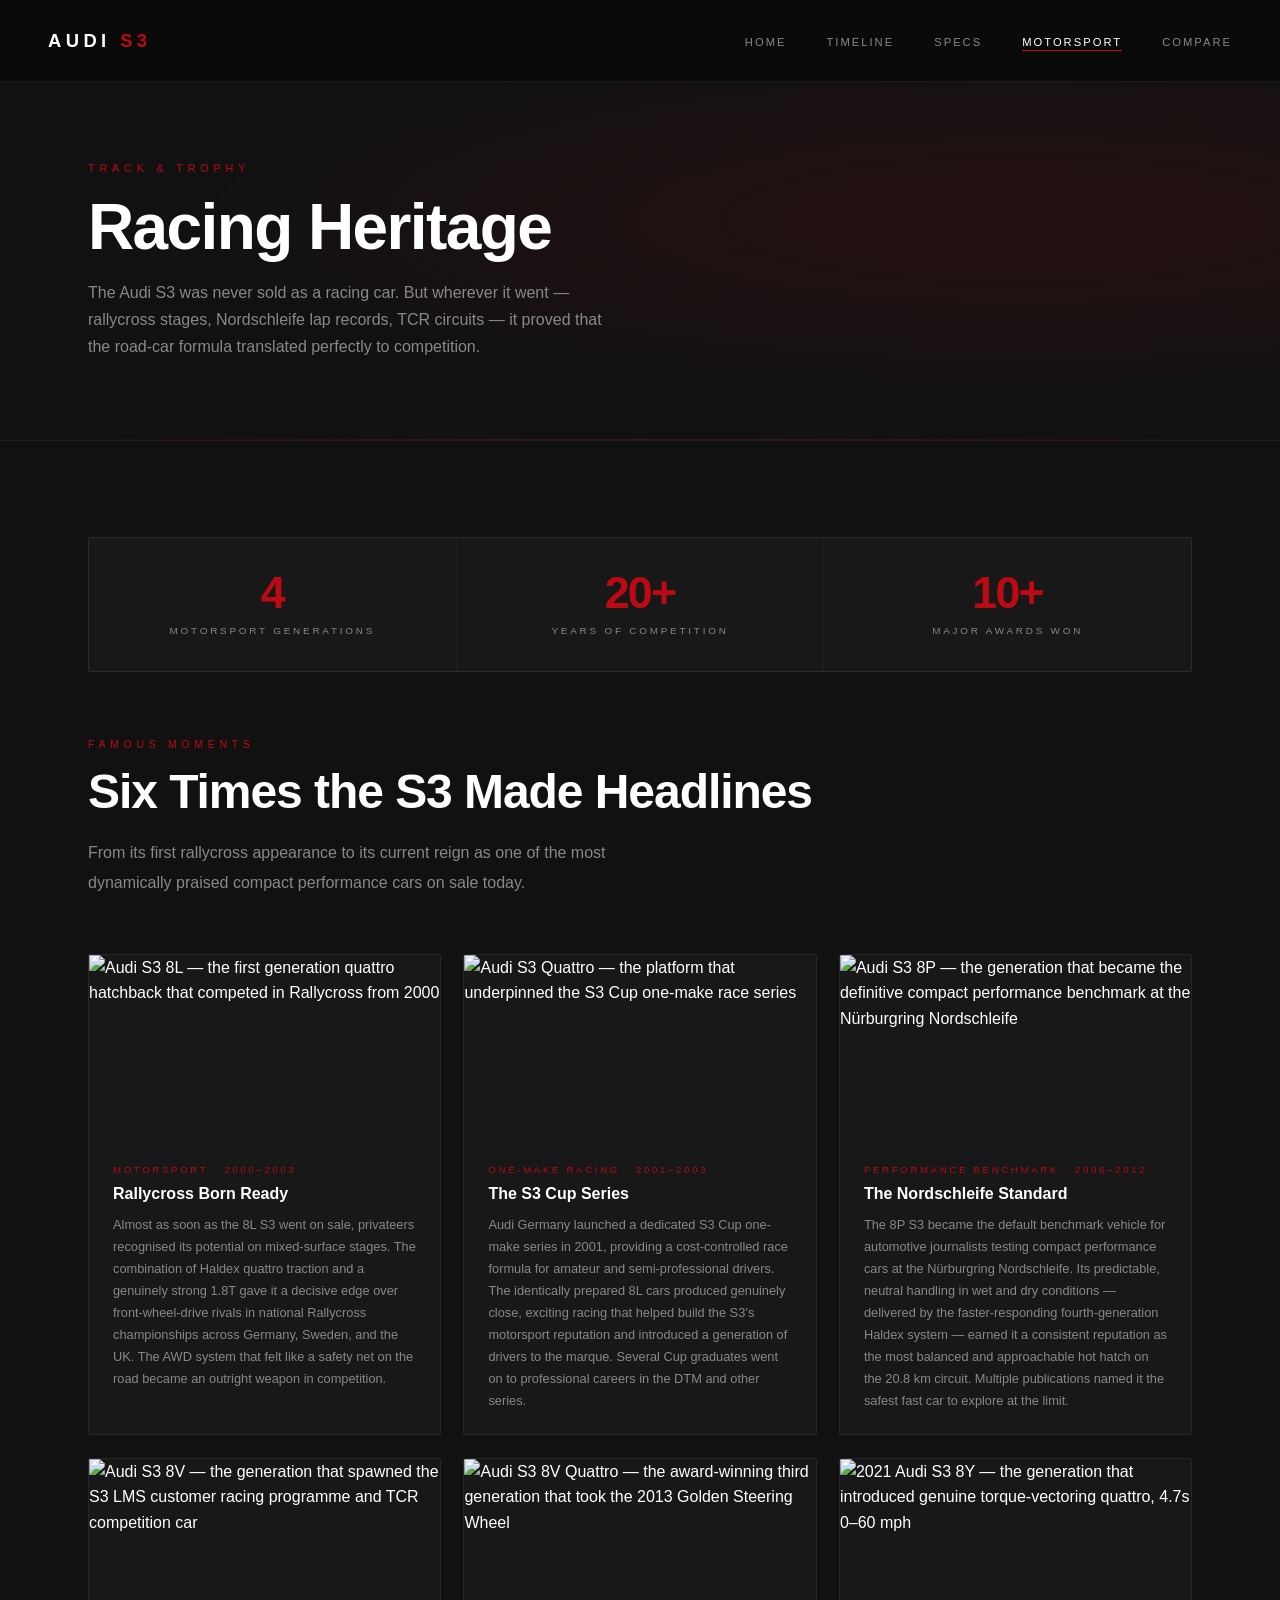
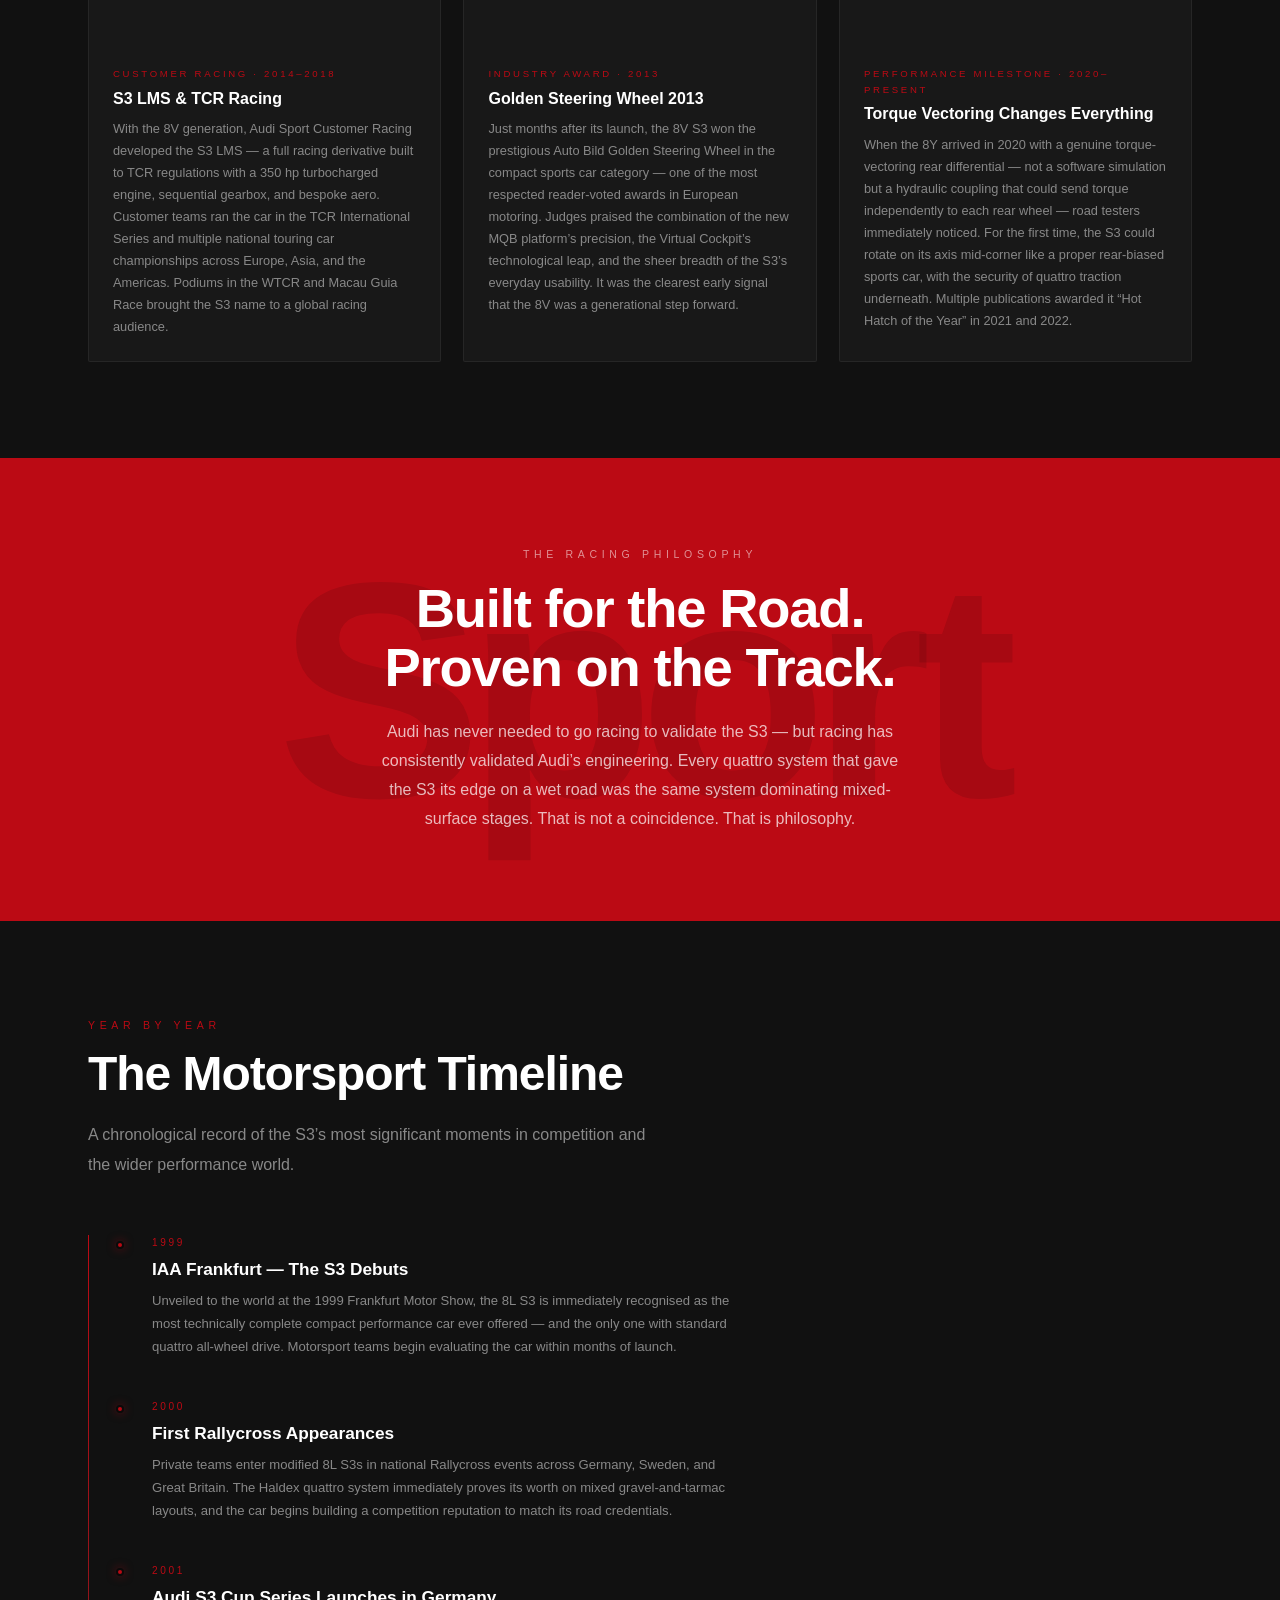
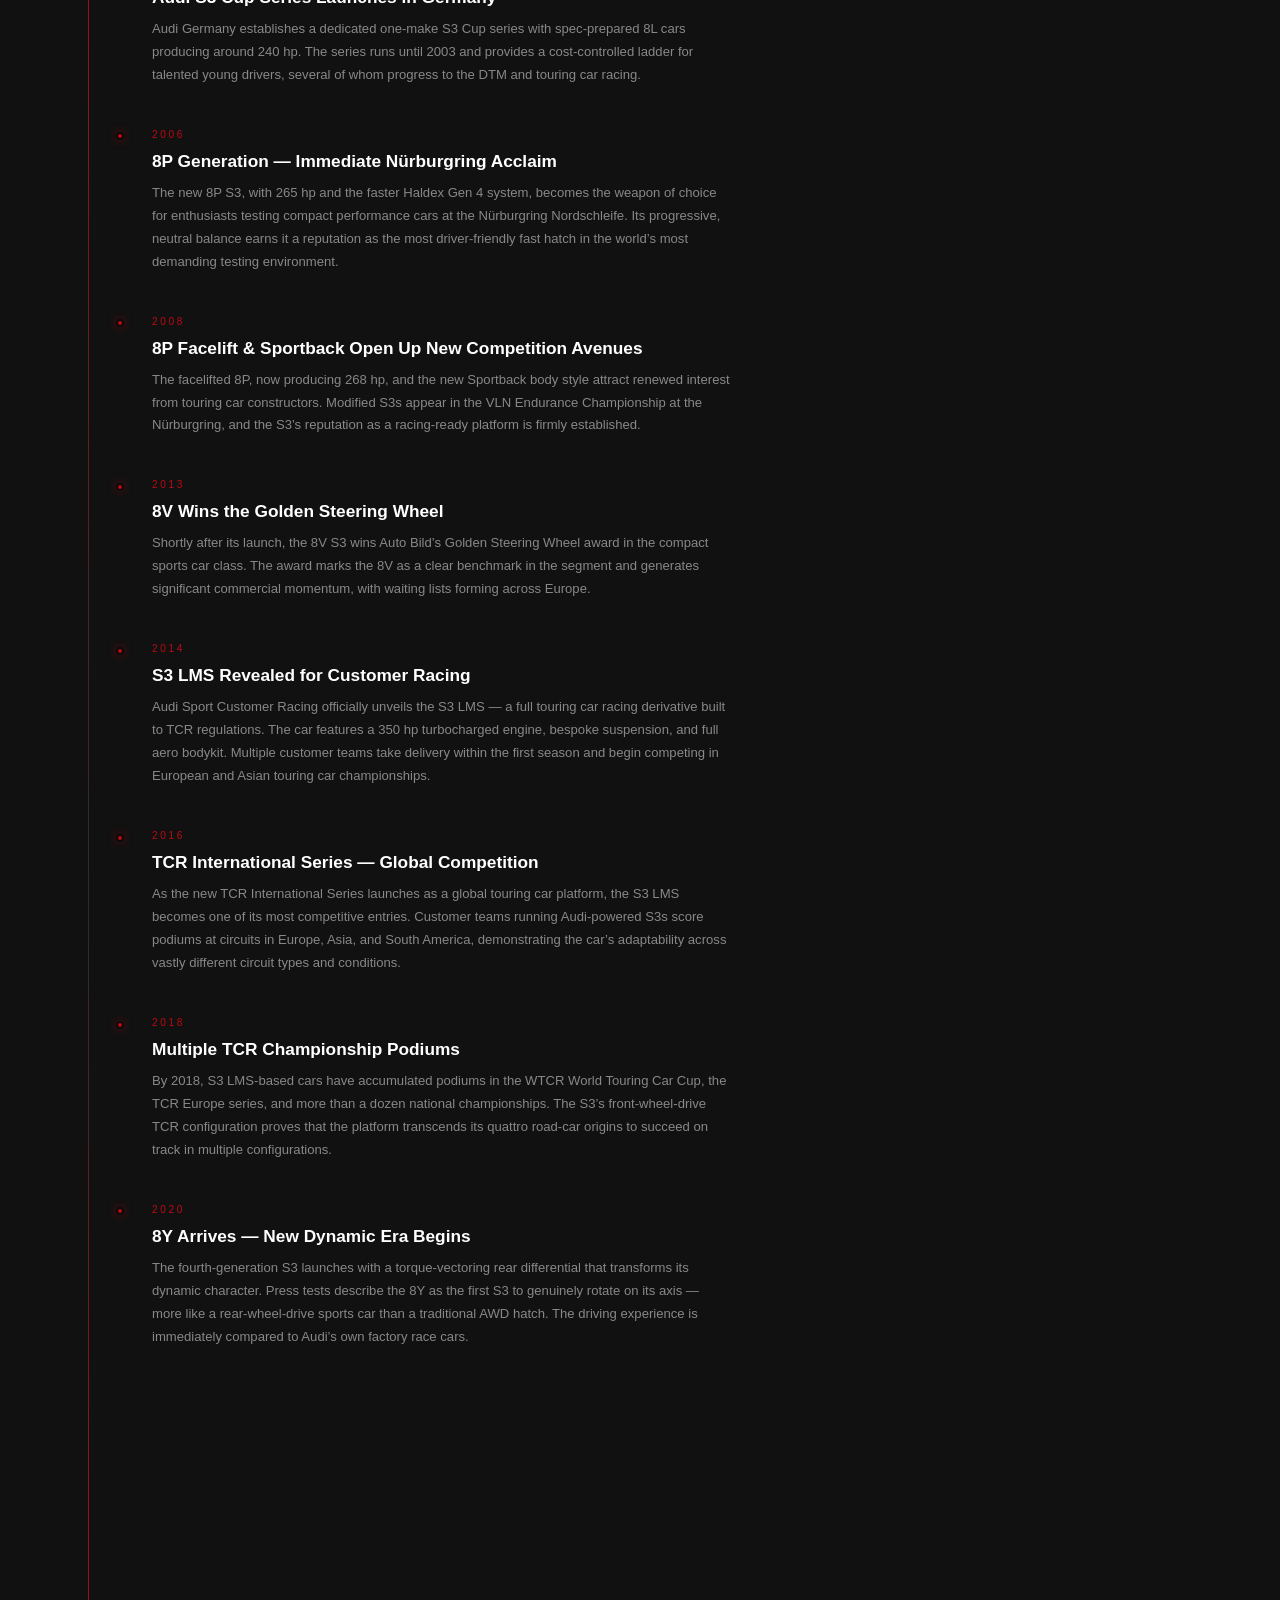
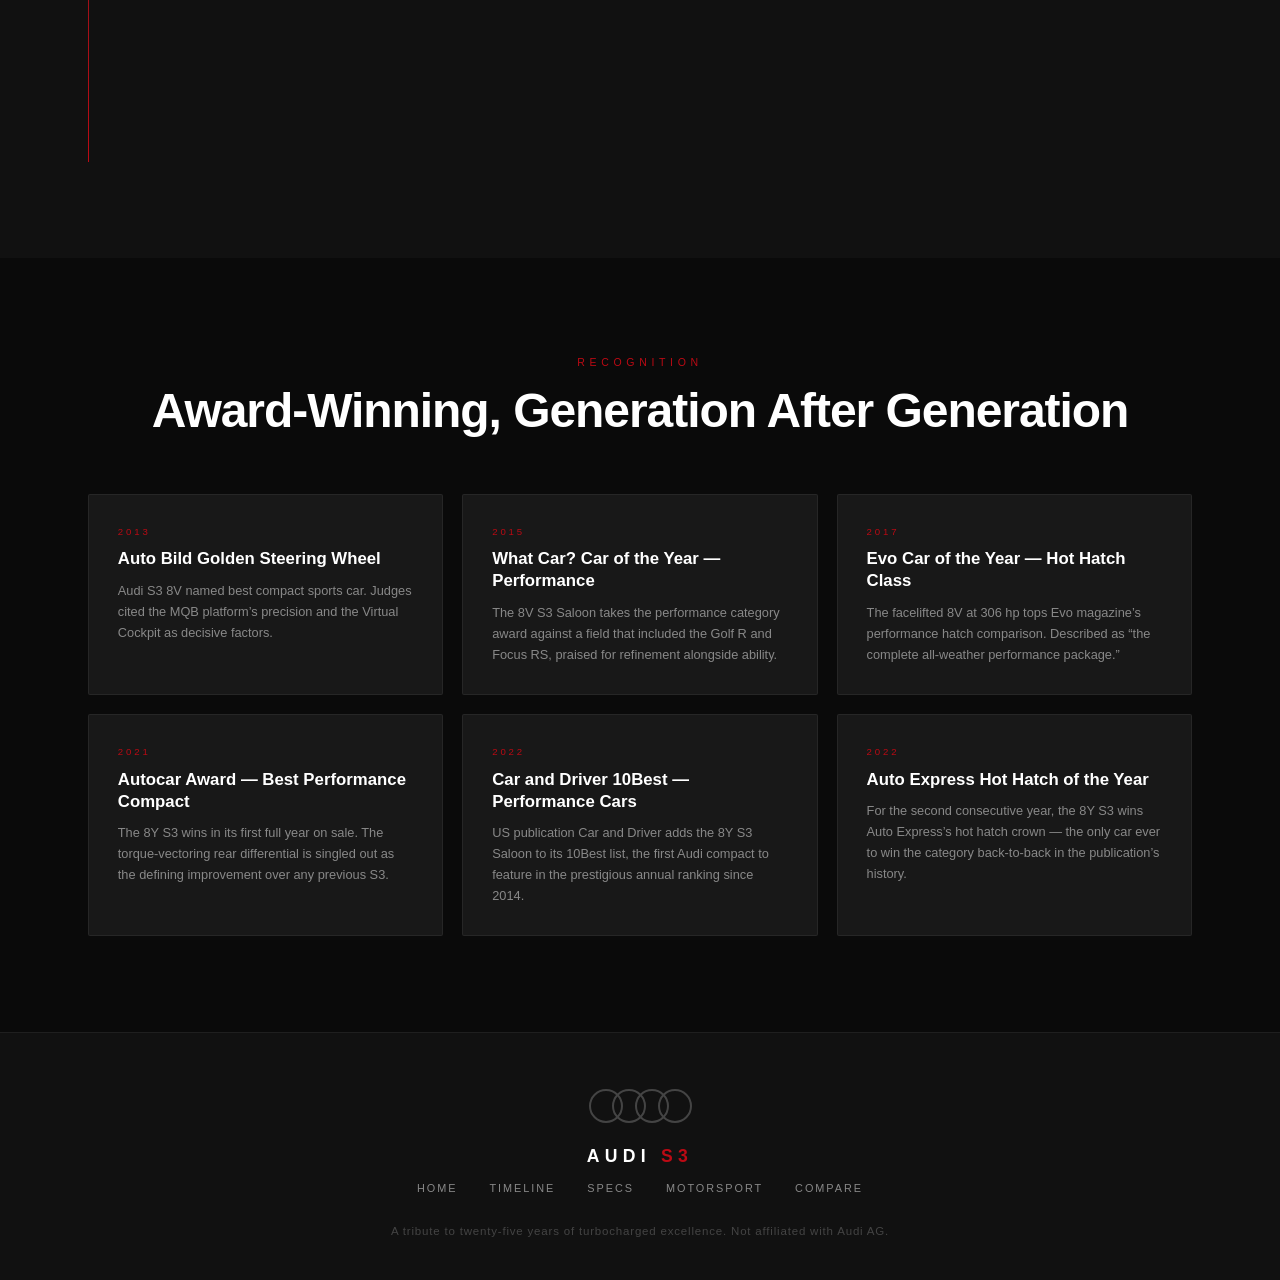
==== commit 8f1e6bab: "Add files via upload" ====
--- a/motorsport.html
+++ b/motorsport.html
@@ -453,6 +453,7 @@
         <a href="timeline.html">Timeline</a>
         <a href="specs.html">Specs</a>
         <a href="motorsport.html">Motorsport</a>
+        <a href="compare.html">Compare</a>
       </nav>
       <p class="footer-copy">A tribute to twenty-five years of turbocharged excellence. Not affiliated with Audi AG.</p>
     </div>
